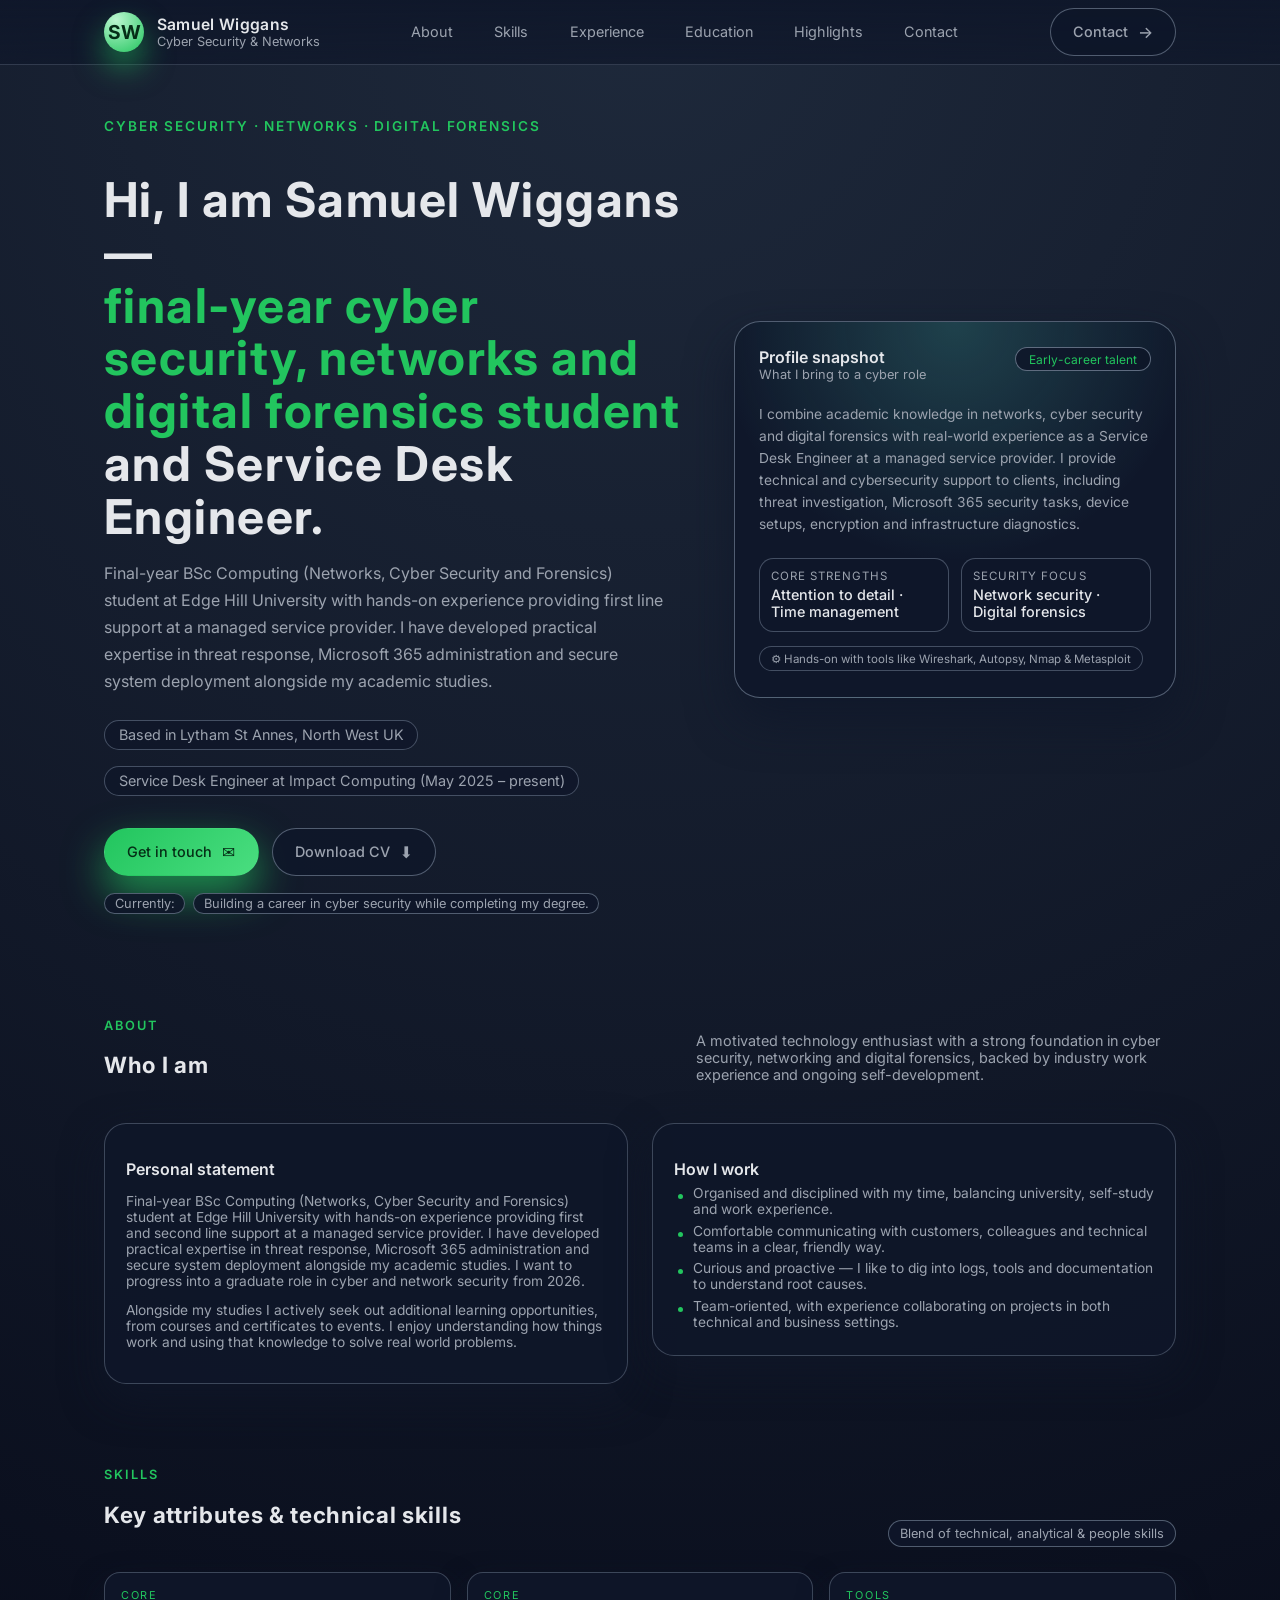
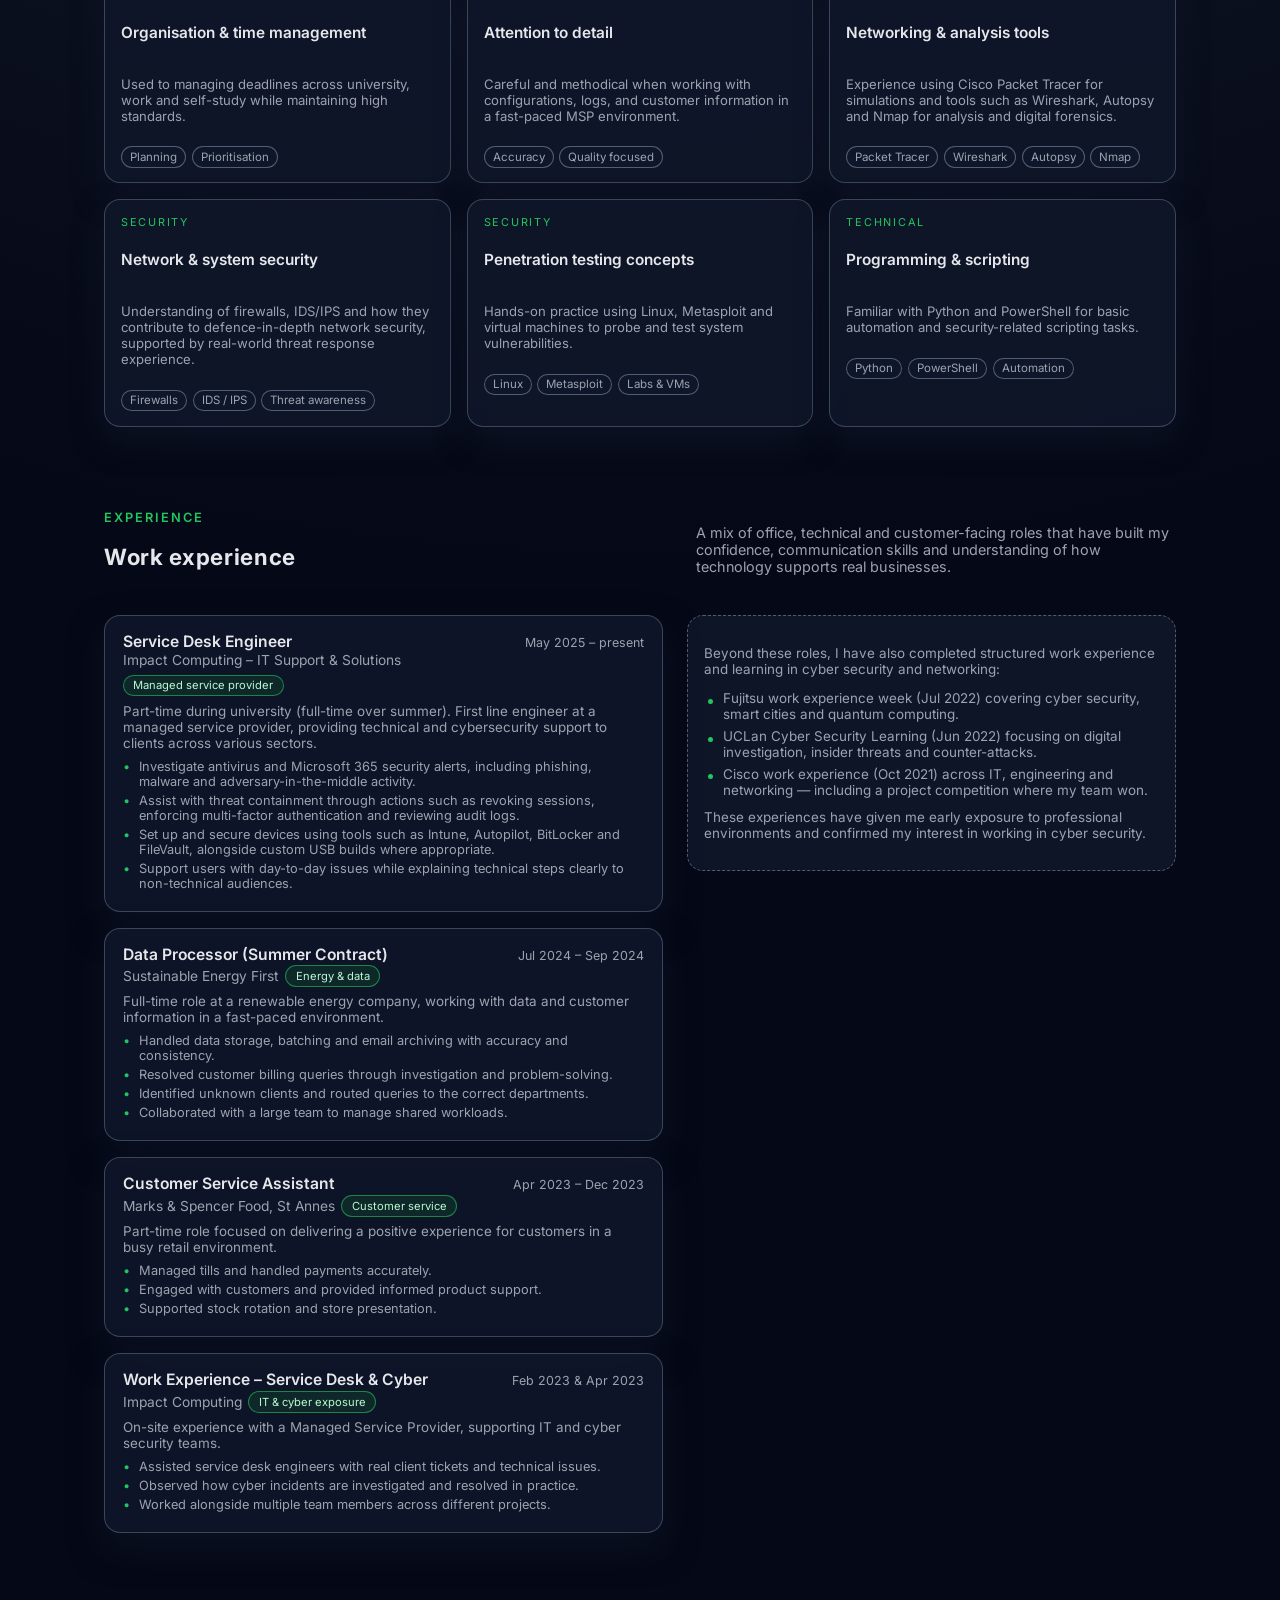
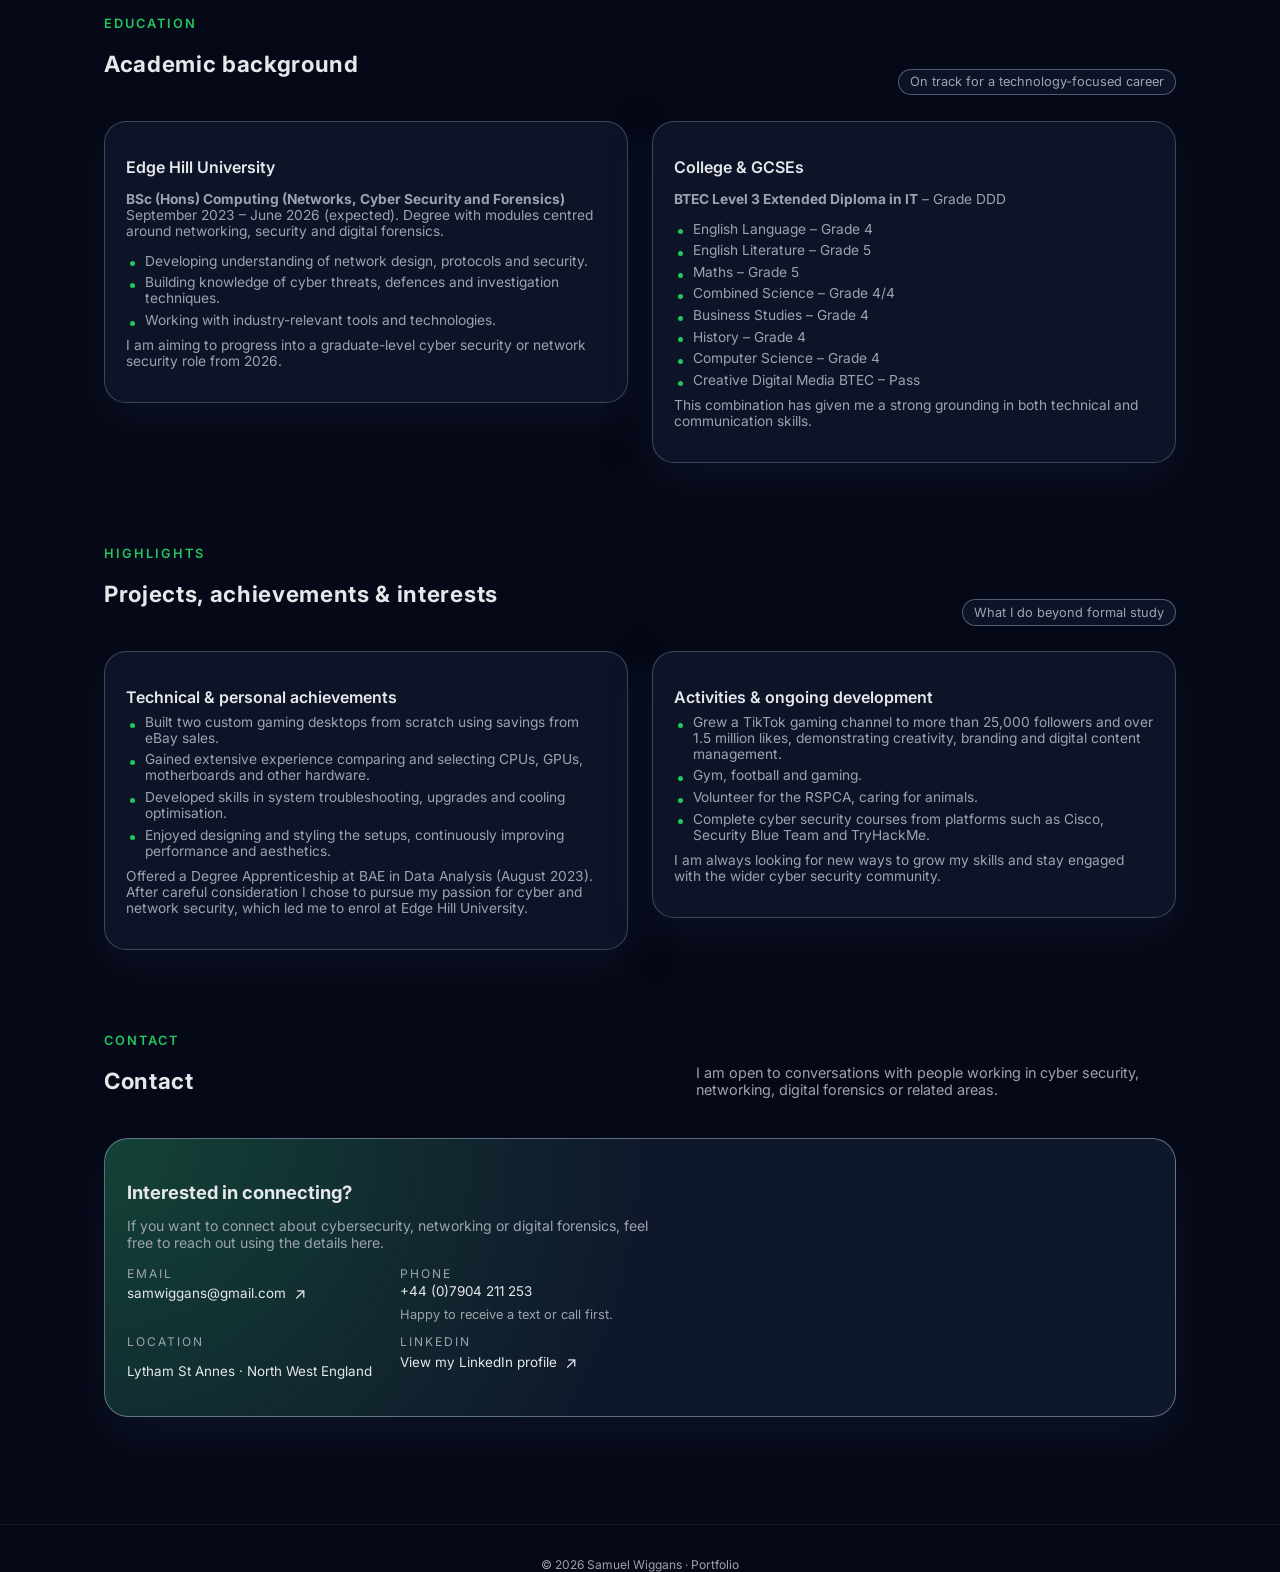
==== index.html @ e44df584 "Initial commit" ====
<!DOCTYPE html>
<html lang="en">
<head>
  <meta charset="UTF-8" />
  <title>Samuel Wiggans | Final-year Cyber Security Student & Service Desk Engineer</title>
  <meta name="viewport" content="width=device-width, initial-scale=1" />
  <meta name="description" content="Final-year Computing (Networks, Cyber Security & Forensics) student and Service Desk Engineer at Impact Computing, building a career in cyber and network security." />
  <link href="https://fonts.googleapis.com/css2?family=Inter:wght@300;400;500;600;700&display=swap" rel="stylesheet" />
  <style>
    :root {
      --bg: #050816;
      --bg-alt: #0b1120;
      --card-bg: #0f172a;
      --accent: #22c55e;
      --accent-soft: rgba(34, 197, 94, 0.15);
      --text-main: #e5e7eb;
      --text-muted: #9ca3af;
      --border-subtle: rgba(148, 163, 184, 0.35);
      --shadow-soft: 0 22px 45px rgba(15, 23, 42, 0.75);
      --radius-lg: 16px;
      --radius-xl: 22px;
      --nav-height: 72px;
    }

    * {
      box-sizing: border-box;
    }

    html, body {
      margin: 0;
      padding: 0;
      font-family: "Inter", system-ui, -apple-system, BlinkMacSystemFont, "Segoe UI", sans-serif;
      background: radial-gradient(circle at top, #1e293b 0, var(--bg) 45%);
      color: var(--text-main);
      scroll-behavior: smooth;
    }

    body {
      min-height: 100vh;
    }

    a {
      color: inherit;
      text-decoration: none;
    }

    .page {
      max-width: 1120px;
      margin: 0 auto;
      padding: 0 1.5rem 3rem;
    }

    /* NAVBAR */
    .nav {
      position: sticky;
      top: 0;
      z-index: 40;
      backdrop-filter: blur(14px);
      background: linear-gradient(to bottom, rgba(15, 23, 42, 0.94), rgba(15, 23, 42, 0.7));
      border-bottom: 1px solid rgba(148, 163, 184, 0.25);
    }

    .nav-inner {
      max-width: 1120px;
      margin: 0 auto;
      padding: 0.5rem 1.5rem;
      display: flex;
      align-items: center;
      justify-content: space-between;
      gap: 1.25rem;
    }

    .brand {
      display: flex;
      align-items: center;
      gap: 0.8rem;
    }

    .brand-mark {
      width: 40px;
      height: 40px;
      border-radius: 999px;
      background: radial-gradient(circle at 30% 20%, #bbf7d0, var(--accent));
      display: flex;
      align-items: center;
      justify-content: center;
      font-weight: 700;
      font-size: 1.2rem;
      color: #052e16;
      box-shadow: 0 16px 30px rgba(34, 197, 94, 0.55);
    }

    .brand-text-main {
      font-weight: 600;
      letter-spacing: 0.02em;
      font-size: 0.98rem;
    }

    .brand-text-sub {
      font-size: 0.8rem;
      color: var(--text-muted);
    }

    .nav-links {
      display: flex;
      align-items: center;
      gap: 1.25rem;
      font-size: 0.9rem;
    }

    .nav-links a {
      padding: 0.35rem 0.6rem;
      border-radius: 999px;
      color: var(--text-muted);
      transition: all 0.16s ease-out;
      border: 1px solid transparent;
    }

    .nav-links a:hover {
      color: #f9fafb;
      border-color: rgba(148, 163, 184, 0.7);
      background: rgba(15, 23, 42, 0.9);
    }

    .nav-cta {
      display: none;
    }

    /* HERO */
    .hero {
      display: grid;
      grid-template-columns: minmax(0, 1.6fr) minmax(0, 1.2fr);
      gap: 2.5rem;
      align-items: center;
      padding-top: 2.5rem;
      padding-bottom: 3.5rem;
    }

    .hero-text-eyebrow {
      font-size: 0.85rem;
      letter-spacing: 0.14em;
      text-transform: uppercase;
      color: var(--accent);
      font-weight: 600;
      margin-bottom: 0.75rem;
    }

    .hero-title {
      font-size: clamp(2.3rem, 4vw, 3rem);
      line-height: 1.1;
      letter-spacing: 0.03em;
      margin-bottom: 1rem;
    }

    .hero-title span {
      color: var(--accent);
    }

    .hero-tagline {
      font-size: 1rem;
      color: var(--text-muted);
      max-width: 35rem;
      line-height: 1.7;
      margin-bottom: 1.5rem;
    }

    .hero-meta {
      display: flex;
      flex-wrap: wrap;
      gap: 1rem;
      margin-bottom: 2rem;
      font-size: 0.9rem;
    }

    .meta-pill {
      border-radius: 999px;
      padding: 0.35rem 0.85rem;
      border: 1px solid rgba(148, 163, 184, 0.4);
      background: rgba(15, 23, 42, 0.8);
      display: inline-flex;
      align-items: center;
      gap: 0.45rem;
      color: var(--text-muted);
    }

    .meta-pill-dot {
      width: 8px;
      height: 8px;
      border-radius: 999px;
      background: var(--accent);
      box-shadow: 0 0 0 5px var(--accent-soft);
    }

    .hero-actions {
      display: flex;
      flex-wrap: wrap;
      gap: 0.8rem;
      align-items: center;
    }

    .btn {
      border-radius: 999px;
      padding: 0.8rem 1.4rem;
      font-size: 0.9rem;
      font-weight: 500;
      display: inline-flex;
      align-items: center;
      gap: 0.5rem;
      border: 1px solid transparent;
      cursor: pointer;
      background: none;
      color: inherit;
      transition: all 0.18s ease-out;
    }

    .btn-primary {
      background: linear-gradient(135deg, var(--accent), #4ade80);
      color: #052e16;
      box-shadow: 0 18px 40px rgba(34, 197, 94, 0.7);
    }

    .btn-primary:hover {
      transform: translateY(-1px);
      box-shadow: 0 22px 50px rgba(34, 197, 94, 0.85);
    }

    .btn-ghost {
      border-color: rgba(148, 163, 184, 0.5);
      color: var(--text-muted);
      background: rgba(15, 23, 42, 0.85);
    }

    .btn-ghost:hover {
      border-color: var(--accent);
      color: #e5e7eb;
      background: rgba(15, 23, 42, 1);
    }

    .btn-icon {
      font-size: 1rem;
      margin-left: 0.1rem;
    }

    .hero-highlight {
      font-size: 0.8rem;
      color: var(--text-muted);
      display: flex;
      align-items: center;
      gap: 0.5rem;
      margin-top: 1.1rem;
    }

    .hero-highlight span {
      padding: 0.12rem 0.6rem;
      border-radius: 999px;
      border: 1px solid rgba(148, 163, 184, 0.5);
      background: rgba(15, 23, 42, 0.9);
    }

    .hero-card {
      position: relative;
      background: radial-gradient(circle at top, rgba(94, 234, 212, 0.2), transparent 55%), var(--card-bg);
      border-radius: 26px;
      padding: 1.6rem 1.5rem;
      box-shadow: var(--shadow-soft);
      border: 1px solid rgba(148, 163, 184, 0.5);
      overflow: hidden;
      isolation: isolate;
    }

    .hero-card-header {
      display: flex;
      justify-content: space-between;
      align-items: flex-start;
      gap: 1rem;
      margin-bottom: 1.3rem;
    }

    .hero-card-title {
      font-size: 1rem;
      font-weight: 600;
    }

    .hero-card-subtitle {
      font-size: 0.8rem;
      color: var(--text-muted);
    }

    .hero-card-tag {
      padding: 0.2rem 0.8rem;
      border-radius: 999px;
      font-size: 0.75rem;
      border: 1px solid rgba(148, 163, 184, 0.6);
      background: rgba(15, 23, 42, 0.9);
      color: var(--accent);
    }

    .hero-card-body {
      font-size: 0.86rem;
      color: var(--text-muted);
      line-height: 1.6;
      margin-bottom: 1.4rem;
    }

    .hero-card-meta {
      display: grid;
      grid-template-columns: repeat(2, minmax(0, 1fr));
      gap: 0.75rem;
      font-size: 0.78rem;
    }

    .hero-card-meta-item {
      padding: 0.65rem 0.7rem;
      border-radius: 0.9rem;
      background: rgba(15, 23, 42, 0.95);
      border: 1px solid rgba(148, 163, 184, 0.4);
    }

    .hero-card-label {
      text-transform: uppercase;
      letter-spacing: 0.09em;
      font-size: 0.72rem;
      color: var(--text-muted);
      margin-bottom: 0.2rem;
    }

    .hero-card-value {
      font-size: 0.9rem;
      font-weight: 500;
    }

    .hero-card-pill {
      display: inline-flex;
      align-items: center;
      gap: 0.45rem;
      padding: 0.28rem 0.7rem;
      border-radius: 999px;
      background: rgba(15, 23, 42, 0.95);
      border: 1px solid rgba(148, 163, 184, 0.4);
      font-size: 0.72rem;
      margin-top: 0.9rem;
      color: var(--text-muted);
    }

    .hero-card-orbit {
      position: absolute;
      inset: -30%;
      border-radius: inherit;
      border: 1px dashed rgba(148, 163, 184, 0.2);
      transform: rotate(-4deg);
      pointer-events: none;
    }

    /* SECTION LAYOUT */
    .section {
      padding: 2.2rem 0;
    }

    .section-header {
      display: flex;
      justify-content: space-between;
      align-items: flex-end;
      gap: 1.5rem;
      margin-bottom: 1.6rem;
      flex-wrap: wrap;
    }

    .section-kicker {
      font-size: 0.8rem;
      text-transform: uppercase;
      letter-spacing: 0.16em;
      color: var(--accent);
      font-weight: 600;
      margin-bottom: 0.4rem;
    }

    .section-title {
      font-size: 1.4rem;
      letter-spacing: 0.03em;
    }

    .section-subtitle {
      font-size: 0.9rem;
      color: var(--text-muted);
      max-width: 30rem;
    }

    .section-pill {
      font-size: 0.8rem;
      color: var(--text-muted);
      padding: 0.3rem 0.7rem;
      border-radius: 999px;
      border: 1px solid rgba(148, 163, 184, 0.5);
      background: rgba(15, 23, 42, 0.9);
    }

    /* SKILLS */
    .skills-grid {
      display: grid;
      grid-template-columns: repeat(3, minmax(0, 1fr));
      gap: 1rem;
    }

    .skill-card {
      background: rgba(15, 23, 42, 0.9);
      border-radius: var(--radius-lg);
      border: 1px solid var(--border-subtle);
      padding: 0.9rem 1rem;
      box-shadow: 0 14px 30px rgba(15, 23, 42, 0.65);
      display: flex;
      flex-direction: column;
      gap: 0.35rem;
    }

    .skill-title {
      font-size: 0.96rem;
      font-weight: 600;
    }

    .skill-badge {
      font-size: 0.68rem;
      text-transform: uppercase;
      letter-spacing: 0.16em;
      color: var(--accent);
    }

    .skill-body {
      font-size: 0.82rem;
      color: var(--text-muted);
    }

    .skill-tags {
      display: flex;
      flex-wrap: wrap;
      gap: 0.35rem;
      margin-top: 0.25rem;
    }

    .tag {
      padding: 0.18rem 0.5rem;
      border-radius: 999px;
      border: 1px solid rgba(148, 163, 184, 0.5);
      font-size: 0.72rem;
      color: var(--text-muted);
      background: rgba(15, 23, 42, 0.96);
    }

    /* EXPERIENCE */
    .experience-grid {
      display: grid;
      grid-template-columns: minmax(0, 1.6fr) minmax(0, 1.4fr);
      gap: 1.5rem;
      align-items: flex-start;
    }

    .experience-list {
      display: flex;
      flex-direction: column;
      gap: 1rem;
    }

    .exp-card {
      position: relative;
      padding: 1rem 1.1rem;
      border-radius: var(--radius-lg);
      background: rgba(15, 23, 42, 0.9);
      border: 1px solid var(--border-subtle);
      box-shadow: 0 16px 34px rgba(15, 23, 42, 0.6);
    }

    .exp-card-header {
      display: flex;
      justify-content: space-between;
      gap: 0.75rem;
      align-items: baseline;
      margin-bottom: 0.4rem;
    }

    .exp-role {
      font-size: 0.98rem;
      font-weight: 600;
    }

    .exp-company {
      font-size: 0.86rem;
      color: var(--text-muted);
    }

    .exp-company-row {
      display: flex;
      flex-wrap: wrap;
      gap: 0.4rem;
      align-items: center;
      margin-top: 0.1rem;
    }

    .exp-dates {
      font-size: 0.78rem;
      color: var(--text-muted);
      white-space: nowrap;
    }

    .exp-body {
      font-size: 0.84rem;
      color: var(--text-muted);
      margin: 0.35rem 0 0.5rem;
    }

    .exp-points {
      list-style: none;
      padding-left: 0;
      margin: 0.2rem 0 0;
      font-size: 0.8rem;
      color: var(--text-muted);
    }

    .exp-points li {
      position: relative;
      padding-left: 1rem;
      margin-bottom: 0.25rem;
    }

    .exp-points li::before {
      content: "•";
      position: absolute;
      left: 0;
      top: 0;
      color: var(--accent);
    }

    .exp-label-pill {
      font-size: 0.7rem;
      padding: 0.18rem 0.6rem;
      border-radius: 999px;
      background: rgba(22, 101, 52, 0.25);
      color: #bbf7d0;
      border: 1px solid rgba(34, 197, 94, 0.6);
      display: inline-flex;
      align-items: center;
    }

    .exp-summary {
      font-size: 0.84rem;
      color: var(--text-muted);
      background: rgba(15, 23, 42, 0.92);
      padding: 1rem 1rem;
      border-radius: var(--radius-lg);
      border: 1px dashed rgba(148, 163, 184, 0.5);
    }

    .exp-summary strong {
      color: #e5e7eb;
    }

    /* EDUCATION / HIGHLIGHTS */
    .two-col-grid {
      display: grid;
      grid-template-columns: repeat(2, minmax(0, 1fr));
      gap: 1.5rem;
      align-items: flex-start;
    }

    .card {
      background: rgba(15, 23, 42, 0.9);
      border-radius: var(--radius-xl);
      border: 1px solid var(--border-subtle);
      padding: 1.2rem 1.3rem;
      box-shadow: 0 16px 40px rgba(15, 23, 42, 0.7);
      font-size: 0.86rem;
      color: var(--text-muted);
    }

    .card-title {
      font-size: 1rem;
      font-weight: 600;
      margin-bottom: 0.4rem;
      color: #e5e7eb;
    }

    .edu-list,
    .bullet-list {
      list-style: none;
      padding-left: 0;
      margin: 0.4rem 0 0;
    }

    .edu-list li,
    .bullet-list li {
      position: relative;
      padding-left: 1.2rem;
      margin-bottom: 0.35rem;
    }

    .edu-list li::before,
    .bullet-list li::before {
      content: "";
      position: absolute;
      left: 0.24rem;
      top: 0.55rem;
      width: 5px;
      height: 5px;
      border-radius: 999px;
      background: var(--accent);
    }

    .badge-inline {
      display: inline-flex;
      align-items: center;
      gap: 0.3rem;
      padding: 0.18rem 0.6rem;
      border-radius: 999px;
      background: rgba(22, 163, 74, 0.1);
      color: #bbf7d0;
      border: 1px solid rgba(34, 197, 94, 0.6);
      font-size: 0.72rem;
      margin-left: 0.4rem;
    }

    /* CONTACT */
    .contact-card {
      display: grid;
      grid-template-columns: minmax(0, 1.6fr) minmax(0, 1.4fr);
      gap: 1.5rem;
      align-items: center;
      background: radial-gradient(circle at top left, rgba(34, 197, 94, 0.25), transparent 50%), var(--card-bg);
      border-radius: 24px;
      padding: 1.5rem 1.4rem;
      border: 1px solid rgba(148, 163, 184, 0.6);
      box-shadow: var(--shadow-soft);
    }

    .contact-main-title {
      font-size: 1.15rem;
      margin-bottom: 0.4rem;
    }

    .contact-text {
      font-size: 0.88rem;
      color: var(--text-muted);
      margin-bottom: 0.9rem;
    }

    .contact-items {
      display: grid;
      grid-template-columns: repeat(2, minmax(0, 1fr));
      gap: 0.75rem;
      font-size: 0.84rem;
    }

    .contact-item-label {
      font-size: 0.75rem;
      text-transform: uppercase;
      letter-spacing: 0.16em;
      color: var(--text-muted);
      margin-bottom: 0.15rem;
    }

    .contact-link {
      display: inline-flex;
      align-items: center;
      gap: 0.35rem;
      padding-bottom: 0.1rem;
      border-bottom: 1px solid transparent;
    }

    .contact-link:hover {
      border-color: var(--accent);
      color: #bbf7d0;
    }

    .contact-note {
      font-size: 0.8rem;
      color: var(--text-muted);
      margin-top: 0.35rem;
    }

    .contact-cta {
      display: flex;
      flex-direction: column;
      gap: 0.75rem;
      font-size: 0.84rem;
    }

    .footer {
      padding-top: 2rem;
      font-size: 0.75rem;
      color: var(--text-muted);
      text-align: center;
      border-top: 1px solid rgba(15, 23, 42, 0.9);
      margin-top: 1.5rem;
    }

    /* RESPONSIVE */
    @media (max-width: 900px) {
      .hero {
        grid-template-columns: minmax(0, 1fr);
      }

      .hero-card {
        order: -1;
      }

      .experience-grid,
      .two-col-grid,
      .contact-card {
        grid-template-columns: minmax(0, 1fr);
      }

      .skills-grid {
        grid-template-columns: repeat(2, minmax(0, 1fr));
      }

      .nav-links {
        display: none;
      }

      .nav-cta {
        display: inline-flex;
      }
    }

    @media (max-width: 640px) {
      .page {
        padding: 0 1.1rem 2.5rem;
      }

      .skills-grid {
        grid-template-columns: minmax(0, 1fr);
      }

      .contact-items {
        grid-template-columns: minmax(0, 1fr);
      }

      .hero-actions {
        flex-direction: column;
        align-items: stretch;
      }

      .hero-card-meta {
        grid-template-columns: minmax(0, 1fr);
      }
    }
  </style>
</head>
<body>
  <header class="nav">
    <div class="nav-inner">
      <a href="#top" class="brand">
        <div class="brand-mark">SW</div>
        <div>
          <div class="brand-text-main">Samuel Wiggans</div>
          <div class="brand-text-sub">Cyber Security &amp; Networks</div>
        </div>
      </a>
      <nav class="nav-links" aria-label="Main navigation">
        <a href="#about">About</a>
        <a href="#skills">Skills</a>
        <a href="#experience">Experience</a>
        <a href="#education">Education</a>
        <a href="#highlights">Highlights</a>
        <a href="#contact">Contact</a>
      </nav>
      <a class="btn btn-ghost nav-cta" href="#contact">
        Contact
        <span class="btn-icon">→</span>
      </a>
    </div>
  </header>

  <main id="top" class="page">
    <section class="hero" aria-labelledby="hero-title">
      <div>
        <p class="hero-text-eyebrow">Cyber Security · Networks · Digital Forensics</p>
        <h1 id="hero-title" class="hero-title">
          Hi, I am Samuel&nbsp;Wiggans —<br />
          <span>final-year cyber security, networks and digital forensics student</span> and Service Desk Engineer.
        </h1>
        <p class="hero-tagline">
          Final-year BSc Computing (Networks, Cyber Security and Forensics) student at Edge Hill University with hands-on experience providing first line support at a managed service provider. I have developed practical expertise in threat response, Microsoft 365 administration and secure system deployment alongside my academic studies.
        </p>
        <div class="hero-meta" aria-label="Key information">
          <div class="meta-pill">Based in Lytham St Annes, North West UK</div>
          <div class="meta-pill">Service Desk Engineer at Impact Computing (May 2025 &ndash; present)</div>
        </div>
        <div class="hero-actions">
          <a class="btn btn-primary" href="#contact">
            Get in touch
            <span class="btn-icon">✉️</span>
          </a>
          <a class="btn btn-ghost"
             href="Samuel Wiggans CV 2025.pdf"
             download
             target="_blank"
             rel="noreferrer">
            Download CV
            <span class="btn-icon">⬇️</span>
          </a>
        </div>
        <div class="hero-highlight">
          <span>Currently:</span>
          <span>Building a career in cyber security while completing my degree.</span>
        </div>
      </div>

      <aside class="hero-card" aria-label="Profile snapshot">
        <div class="hero-card-header">
          <div>
            <div class="hero-card-title">Profile snapshot</div>
            <div class="hero-card-subtitle">What I bring to a cyber role</div>
          </div>
          <div class="hero-card-tag">Early-career talent</div>
        </div>
        <p class="hero-card-body">
          I combine academic knowledge in networks, cyber security and digital forensics with real-world experience as a Service Desk Engineer at a managed service provider. I provide technical and cybersecurity support to clients, including threat investigation, Microsoft 365 security tasks, device setups, encryption and infrastructure diagnostics.
        </p>
        <div class="hero-card-meta">
          <div class="hero-card-meta-item">
            <div class="hero-card-label">Core strengths</div>
            <div class="hero-card-value">Attention to detail · Time management</div>
          </div>
          <div class="hero-card-meta-item">
            <div class="hero-card-label">Security focus</div>
            <div class="hero-card-value">Network security · Digital forensics</div>
          </div>
        </div>
        <div class="hero-card-pill">
          <span>⚙️ Hands-on with tools like Wireshark, Autopsy, Nmap &amp; Metasploit</span>
        </div>
        <div class="hero-card-orbit"></div>
      </aside>
    </section>

    <section id="about" class="section" aria-labelledby="about-title">
      <div class="section-header">
        <div>
          <p class="section-kicker">About</p>
          <h2 id="about-title" class="section-title">Who I am</h2>
        </div>
        <p class="section-subtitle">
          A motivated technology enthusiast with a strong foundation in cyber security, networking and digital forensics, backed by industry work experience and ongoing self-development.
        </p>
      </div>
      <div class="two-col-grid">
        <article class="card">
          <h3 class="card-title">Personal statement</h3>
          <p>
            Final-year BSc Computing (Networks, Cyber Security and Forensics) student at Edge Hill University with hands-on experience providing first and second line support at a managed service provider. I have developed practical expertise in threat response, Microsoft 365 administration and secure system deployment alongside my academic studies. I want to progress into a graduate role in cyber and network security from 2026.
          </p>
          <p>
            Alongside my studies I actively seek out additional learning opportunities, from courses and certificates to events. I enjoy understanding how things work and using that knowledge to solve real world problems.</p>
        </article>
        <article class="card">
          <h3 class="card-title">How I work</h3>
          <ul class="bullet-list">
            <li>Organised and disciplined with my time, balancing university, self-study and work experience.</li>
            <li>Comfortable communicating with customers, colleagues and technical teams in a clear, friendly way.</li>
            <li>Curious and proactive — I like to dig into logs, tools and documentation to understand root causes.</li>
            <li>Team-oriented, with experience collaborating on projects in both technical and business settings.</li>
          </ul>
        </article>
      </div>
    </section>

    <section id="skills" class="section" aria-labelledby="skills-title">
      <div class="section-header">
        <div>
          <p class="section-kicker">Skills</p>
          <h2 id="skills-title" class="section-title">Key attributes &amp; technical skills</h2>
        </div>
        <span class="section-pill">Blend of technical, analytical &amp; people skills</span>
      </div>
      <div class="skills-grid">
        <article class="skill-card">
          <div class="skill-badge">Core</div>
          <h3 class="skill-title">Organisation &amp; time management</h3>
          <p class="skill-body">
            Used to managing deadlines across university, work and self-study while maintaining high standards.
          </p>
          <div class="skill-tags">
            <span class="tag">Planning</span>
            <span class="tag">Prioritisation</span>
          </div>
        </article>
        <article class="skill-card">
          <div class="skill-badge">Core</div>
          <h3 class="skill-title">Attention to detail</h3>
          <p class="skill-body">
            Careful and methodical when working with configurations, logs, and customer information in a fast-paced MSP environment.
          </p>
          <div class="skill-tags">
            <span class="tag">Accuracy</span>
            <span class="tag">Quality focused</span>
          </div>
        </article>
        <article class="skill-card">
          <div class="skill-badge">Tools</div>
          <h3 class="skill-title">Networking &amp; analysis tools</h3>
          <p class="skill-body">
            Experience using Cisco Packet Tracer for simulations and tools such as Wireshark, Autopsy and Nmap for analysis and digital forensics.
          </p>
          <div class="skill-tags">
            <span class="tag">Packet Tracer</span>
            <span class="tag">Wireshark</span>
            <span class="tag">Autopsy</span>
            <span class="tag">Nmap</span>
          </div>
        </article>
        <article class="skill-card">
          <div class="skill-badge">Security</div>
          <h3 class="skill-title">Network &amp; system security</h3>
          <p class="skill-body">
            Understanding of firewalls, IDS/IPS and how they contribute to defence-in-depth network security, supported by real-world threat response experience.
          </p>
          <div class="skill-tags">
            <span class="tag">Firewalls</span>
            <span class="tag">IDS / IPS</span>
            <span class="tag">Threat awareness</span>
          </div>
        </article>
        <article class="skill-card">
          <div class="skill-badge">Security</div>
          <h3 class="skill-title">Penetration testing concepts</h3>
          <p class="skill-body">
            Hands-on practice using Linux, Metasploit and virtual machines to probe and test system vulnerabilities.
          </p>
          <div class="skill-tags">
            <span class="tag">Linux</span>
            <span class="tag">Metasploit</span>
            <span class="tag">Labs &amp; VMs</span>
          </div>
        </article>
        <article class="skill-card">
          <div class="skill-badge">Technical</div>
          <h3 class="skill-title">Programming &amp; scripting</h3>
          <p class="skill-body">
            Familiar with Python and PowerShell for basic automation and security-related scripting tasks.
          </p>
          <div class="skill-tags">
            <span class="tag">Python</span>
            <span class="tag">PowerShell</span>
            <span class="tag">Automation</span>
          </div>
        </article>
      </div>
    </section>

    <section id="experience" class="section" aria-labelledby="experience-title">
      <div class="section-header">
        <div>
          <p class="section-kicker">Experience</p>
          <h2 id="experience-title" class="section-title">Work experience</h2>
        </div>
        <p class="section-subtitle">
          A mix of office, technical and customer-facing roles that have built my confidence, communication skills and understanding of how technology supports real businesses.
        </p>
      </div>
      <div class="experience-grid">
        <div class="experience-list">
          <article class="exp-card">
            <header class="exp-card-header">
              <div>
                <div class="exp-role">Service Desk Engineer</div>
                <div class="exp-company-row">
                  <div class="exp-company">Impact Computing – IT Support &amp; Solutions</div>
                  <span class="exp-label-pill">Managed service provider</span>
                </div>
              </div>
              <div class="exp-dates">May 2025 – present</div>
            </header>
            <p class="exp-body">
              Part-time during university (full-time over summer). First line engineer at a managed service provider, providing technical and cybersecurity support to clients across various sectors.
            </p>
            <ul class="exp-points">
              <li>Investigate antivirus and Microsoft 365 security alerts, including phishing, malware and adversary-in-the-middle activity.</li>
              <li>Assist with threat containment through actions such as revoking sessions, enforcing multi-factor authentication and reviewing audit logs.</li>
              <li>Set up and secure devices using tools such as Intune, Autopilot, BitLocker and FileVault, alongside custom USB builds where appropriate.</li>
              <li>Support users with day-to-day issues while explaining technical steps clearly to non-technical audiences.</li>
            </ul>
          </article>

          <article class="exp-card">
            <header class="exp-card-header">
              <div>
                <div class="exp-role">Data Processor (Summer Contract)</div>
                <div class="exp-company-row">
                  <div class="exp-company">Sustainable Energy First</div>
                  <span class="exp-label-pill">Energy &amp; data</span>
                </div>
              </div>
              <div class="exp-dates">Jul 2024 – Sep 2024</div>
            </header>
            <p class="exp-body">
              Full-time role at a renewable energy company, working with data and customer information in a fast-paced environment.
            </p>
            <ul class="exp-points">
              <li>Handled data storage, batching and email archiving with accuracy and consistency.</li>
              <li>Resolved customer billing queries through investigation and problem-solving.</li>
              <li>Identified unknown clients and routed queries to the correct departments.</li>
              <li>Collaborated with a large team to manage shared workloads.</li>
            </ul>
          </article>

          <article class="exp-card">
            <header class="exp-card-header">
              <div>
                <div class="exp-role">Customer Service Assistant</div>
                <div class="exp-company-row">
                  <div class="exp-company">Marks &amp; Spencer Food, St Annes</div>
                  <span class="exp-label-pill">Customer service</span>
                </div>
              </div>
              <div class="exp-dates">Apr 2023 – Dec 2023</div>
            </header>
            <p class="exp-body">
              Part-time role focused on delivering a positive experience for customers in a busy retail environment.
            </p>
            <ul class="exp-points">
              <li>Managed tills and handled payments accurately.</li>
              <li>Engaged with customers and provided informed product support.</li>
              <li>Supported stock rotation and store presentation.</li>
            </ul>
          </article>

          <article class="exp-card">
            <header class="exp-card-header">
              <div>
                <div class="exp-role">Work Experience – Service Desk &amp; Cyber</div>
                <div class="exp-company-row">
                  <div class="exp-company">Impact Computing</div>
                  <span class="exp-label-pill">IT &amp; cyber exposure</span>
                </div>
              </div>
              <div class="exp-dates">Feb 2023 &amp; Apr 2023</div>
            </header>
            <p class="exp-body">
              On-site experience with a Managed Service Provider, supporting IT and cyber security teams.
            </p>
            <ul class="exp-points">
              <li>Assisted service desk engineers with real client tickets and technical issues.</li>
              <li>Observed how cyber incidents are investigated and resolved in practice.</li>
              <li>Worked alongside multiple team members across different projects.</li>
            </ul>
          </article>
        </div>
        <aside class="exp-summary">
          <p>
            Beyond these roles, I have also completed structured work experience and learning in cyber security and networking:
          </p>
          <ul class="bullet-list">
            <li>Fujitsu work experience week (Jul 2022) covering cyber security, smart cities and quantum computing.</li>
            <li>UCLan Cyber Security Learning (Jun 2022) focusing on digital investigation, insider threats and counter-attacks.</li>
            <li>Cisco work experience (Oct 2021) across IT, engineering and networking — including a project competition where my team won.</li>
          </ul>
          <p style="margin-top:0.7rem;">
            These experiences have given me early exposure to professional environments and confirmed my interest in working in cyber security.
          </p>
        </aside>
      </div>
    </section>

    <section id="education" class="section" aria-labelledby="education-title">
      <div class="section-header">
        <div>
          <p class="section-kicker">Education</p>
          <h2 id="education-title" class="section-title">Academic background</h2>
        </div>
        <span class="section-pill">On track for a technology-focused career</span>
      </div>
      <div class="two-col-grid">
        <article class="card">
          <h3 class="card-title">Edge Hill University</h3>
          <p>
            <strong>BSc (Hons) Computing (Networks, Cyber Security and Forensics)</strong><br />
            September 2023 – June 2026 (expected). Degree with modules centred around networking, security and digital forensics.
          </p>
          <ul class="edu-list">
            <li>Developing understanding of network design, protocols and security.</li>
            <li>Building knowledge of cyber threats, defences and investigation techniques.</li>
            <li>Working with industry-relevant tools and technologies.</li>
          </ul>
          <p style="margin-top:0.6rem;">
            I am aiming to progress into a graduate-level cyber security or network security role from 2026.
          </p>
        </article>
        <article class="card">
          <h3 class="card-title">College &amp; GCSEs</h3>
          <p>
            <strong>BTEC Level 3 Extended Diploma in IT</strong> – Grade DDD
          </p>
          <ul class="edu-list">
            <li>English Language – Grade 4</li>
            <li>English Literature – Grade 5</li>
            <li>Maths – Grade 5</li>
            <li>Combined Science – Grade 4/4</li>
            <li>Business Studies – Grade 4</li>
            <li>History – Grade 4</li>
            <li>Computer Science – Grade 4</li>
            <li>Creative Digital Media BTEC – Pass</li>
          </ul>
          <p style="margin-top:0.6rem;">
            This combination has given me a strong grounding in both technical and communication skills.
          </p>
        </article>
      </div>
    </section>

    <section id="highlights" class="section" aria-labelledby="highlights-title">
      <div class="section-header">
        <div>
          <p class="section-kicker">Highlights</p>
          <h2 id="highlights-title" class="section-title">Projects, achievements &amp; interests</h2>
        </div>
        <span class="section-pill">What I do beyond formal study</span>
      </div>
      <div class="two-col-grid">
        <article class="card">
          <h3 class="card-title">Technical &amp; personal achievements</h3>
          <ul class="bullet-list">
            <li>Built two custom gaming desktops from scratch using savings from eBay sales.</li>
            <li>Gained extensive experience comparing and selecting CPUs, GPUs, motherboards and other hardware.</li>
            <li>Developed skills in system troubleshooting, upgrades and cooling optimisation.</li>
            <li>Enjoyed designing and styling the setups, continuously improving performance and aesthetics.</li>
          </ul>
          <p style="margin-top:0.6rem;">
            Offered a Degree Apprenticeship at BAE in Data Analysis (August 2023). After careful consideration I chose to pursue my passion for cyber and network security, which led me to enrol at Edge Hill University.
          </p>
        </article>
        <article class="card">
          <h3 class="card-title">Activities &amp; ongoing development</h3>
          <ul class="bullet-list">
            <li>Grew a TikTok gaming channel to more than 25,000 followers and over 1.5 million likes, demonstrating creativity, branding and digital content management.</li>
            <li>Gym, football and gaming.</li>
            <li>Volunteer for the RSPCA, caring for animals.</li>
            <li>Complete cyber security courses from platforms such as Cisco, Security Blue Team and TryHackMe.</li>
          </ul>
          <p style="margin-top:0.6rem;">
            I am always looking for new ways to grow my skills and stay engaged with the wider cyber security community.
          </p>
        </article>
      </div>
    </section>

    <section id="contact" class="section" aria-labelledby="contact-title">
      <div class="section-header">
        <div>
          <p class="section-kicker">Contact</p>
          <h2 id="contact-title" class="section-title">Contact</h2>
        </div>
        <p class="section-subtitle">
          I am open to conversations with people working in cyber security, networking, digital forensics or related areas.</p>
      </div>
      <div class="contact-card">
        <div>
          <h3 class="contact-main-title">Interested in connecting?</h3>
          <p class="contact-text">
            If you want to connect about cybersecurity, networking or digital forensics, feel free to reach out using the details here.</p>
          <div class="contact-items">
            <div>
              <div class="contact-item-label">Email</div>
              <a class="contact-link" href="mailto:samwiggans@gmail.com">
                samwiggans@gmail.com
                <span class="btn-icon">↗</span>
              </a>
            </div>
            <div>
              <div class="contact-item-label">Phone</div>
              <a class="contact-link" href="tel:+447904211253">
                +44 (0)7904 211 253
              </a>
              <div class="contact-note">Happy to receive a text or call first.</div>
            </div>
            <div>
              <div class="contact-item-label">Location</div>
              <p>Lytham St Annes · North West England</p>
            </div>
            <div>
              <div class="contact-item-label">LinkedIn</div>
              <a class="contact-link" href="https://www.linkedin.com/in/sam-wiggans-206013255/" target="_blank" rel="noreferrer">
                View my LinkedIn profile
                <span class="btn-icon">↗</span>
              </a>
            </div>
          </div>
        </div>
        <div class="contact-cta">
        </div>
      </div>
    </section>
  </main>

  <footer class="footer">
    © <span id="year"></span> Samuel Wiggans · Portfolio
  </footer>

  <script>
    // Set current year in footer
    document.getElementById("year").textContent = new Date().getFullYear();
  </script>
</body>
</html>
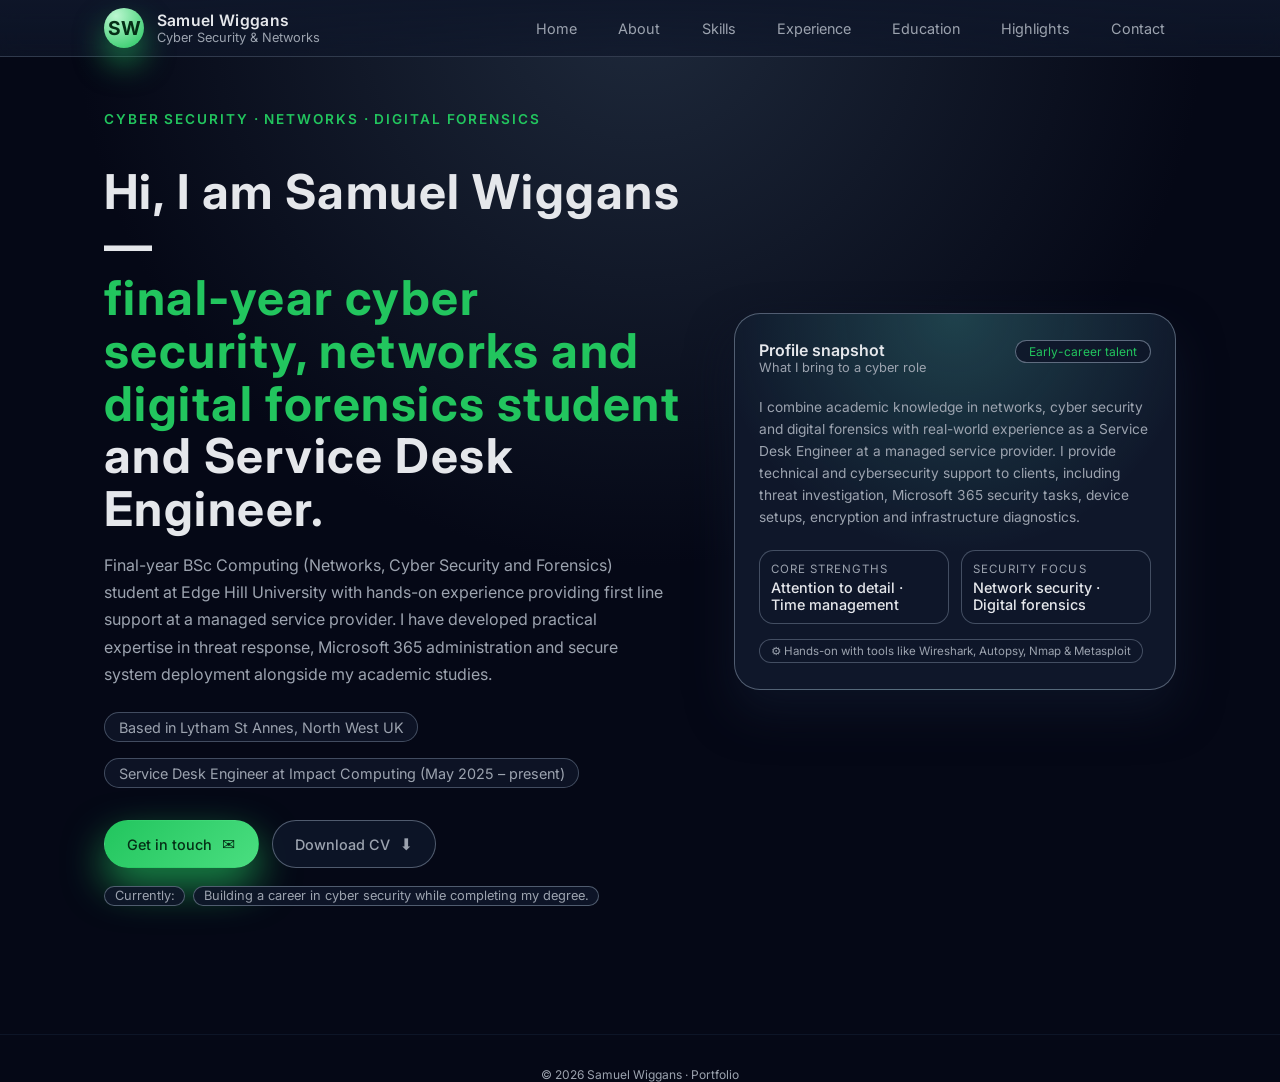
==== commit 717fdf52: "Altering index file" ====
--- a/index.html
+++ b/index.html
@@ -746,7 +746,7 @@
 <body>
   <header class="nav">
     <div class="nav-inner">
-      <a href="#top" class="brand">
+      <a href="index.html" class="brand">
         <div class="brand-mark">SW</div>
         <div>
           <div class="brand-text-main">Samuel Wiggans</div>
@@ -754,17 +754,14 @@
         </div>
       </a>
       <nav class="nav-links" aria-label="Main navigation">
-        <a href="#about">About</a>
-        <a href="#skills">Skills</a>
-        <a href="#experience">Experience</a>
-        <a href="#education">Education</a>
-        <a href="#highlights">Highlights</a>
-        <a href="#contact">Contact</a>
+        <a href="index.html">Home</a>
+        <a href="about.html">About</a>
+        <a href="skills.html">Skills</a>
+        <a href="experience.html">Experience</a>
+        <a href="education.html">Education</a>
+        <a href="highlights.html">Highlights</a>
+        <a href="contact.html">Contact</a>
       </nav>
-      <a class="btn btn-ghost nav-cta" href="#contact">
-        Contact
-        <span class="btn-icon">→</span>
-      </a>
     </div>
   </header>
 
@@ -784,7 +781,7 @@
           <div class="meta-pill">Service Desk Engineer at Impact Computing (May 2025 &ndash; present)</div>
         </div>
         <div class="hero-actions">
-          <a class="btn btn-primary" href="#contact">
+          <a class="btn btn-primary" href="#contact.html">
             Get in touch
             <span class="btn-icon">✉️</span>
           </a>
@@ -830,363 +827,6 @@
         <div class="hero-card-orbit"></div>
       </aside>
     </section>
-
-    <section id="about" class="section" aria-labelledby="about-title">
-      <div class="section-header">
-        <div>
-          <p class="section-kicker">About</p>
-          <h2 id="about-title" class="section-title">Who I am</h2>
-        </div>
-        <p class="section-subtitle">
-          A motivated technology enthusiast with a strong foundation in cyber security, networking and digital forensics, backed by industry work experience and ongoing self-development.
-        </p>
-      </div>
-      <div class="two-col-grid">
-        <article class="card">
-          <h3 class="card-title">Personal statement</h3>
-          <p>
-            Final-year BSc Computing (Networks, Cyber Security and Forensics) student at Edge Hill University with hands-on experience providing first and second line support at a managed service provider. I have developed practical expertise in threat response, Microsoft 365 administration and secure system deployment alongside my academic studies. I want to progress into a graduate role in cyber and network security from 2026.
-          </p>
-          <p>
-            Alongside my studies I actively seek out additional learning opportunities, from courses and certificates to events. I enjoy understanding how things work and using that knowledge to solve real world problems.</p>
-        </article>
-        <article class="card">
-          <h3 class="card-title">How I work</h3>
-          <ul class="bullet-list">
-            <li>Organised and disciplined with my time, balancing university, self-study and work experience.</li>
-            <li>Comfortable communicating with customers, colleagues and technical teams in a clear, friendly way.</li>
-            <li>Curious and proactive — I like to dig into logs, tools and documentation to understand root causes.</li>
-            <li>Team-oriented, with experience collaborating on projects in both technical and business settings.</li>
-          </ul>
-        </article>
-      </div>
-    </section>
-
-    <section id="skills" class="section" aria-labelledby="skills-title">
-      <div class="section-header">
-        <div>
-          <p class="section-kicker">Skills</p>
-          <h2 id="skills-title" class="section-title">Key attributes &amp; technical skills</h2>
-        </div>
-        <span class="section-pill">Blend of technical, analytical &amp; people skills</span>
-      </div>
-      <div class="skills-grid">
-        <article class="skill-card">
-          <div class="skill-badge">Core</div>
-          <h3 class="skill-title">Organisation &amp; time management</h3>
-          <p class="skill-body">
-            Used to managing deadlines across university, work and self-study while maintaining high standards.
-          </p>
-          <div class="skill-tags">
-            <span class="tag">Planning</span>
-            <span class="tag">Prioritisation</span>
-          </div>
-        </article>
-        <article class="skill-card">
-          <div class="skill-badge">Core</div>
-          <h3 class="skill-title">Attention to detail</h3>
-          <p class="skill-body">
-            Careful and methodical when working with configurations, logs, and customer information in a fast-paced MSP environment.
-          </p>
-          <div class="skill-tags">
-            <span class="tag">Accuracy</span>
-            <span class="tag">Quality focused</span>
-          </div>
-        </article>
-        <article class="skill-card">
-          <div class="skill-badge">Tools</div>
-          <h3 class="skill-title">Networking &amp; analysis tools</h3>
-          <p class="skill-body">
-            Experience using Cisco Packet Tracer for simulations and tools such as Wireshark, Autopsy and Nmap for analysis and digital forensics.
-          </p>
-          <div class="skill-tags">
-            <span class="tag">Packet Tracer</span>
-            <span class="tag">Wireshark</span>
-            <span class="tag">Autopsy</span>
-            <span class="tag">Nmap</span>
-          </div>
-        </article>
-        <article class="skill-card">
-          <div class="skill-badge">Security</div>
-          <h3 class="skill-title">Network &amp; system security</h3>
-          <p class="skill-body">
-            Understanding of firewalls, IDS/IPS and how they contribute to defence-in-depth network security, supported by real-world threat response experience.
-          </p>
-          <div class="skill-tags">
-            <span class="tag">Firewalls</span>
-            <span class="tag">IDS / IPS</span>
-            <span class="tag">Threat awareness</span>
-          </div>
-        </article>
-        <article class="skill-card">
-          <div class="skill-badge">Security</div>
-          <h3 class="skill-title">Penetration testing concepts</h3>
-          <p class="skill-body">
-            Hands-on practice using Linux, Metasploit and virtual machines to probe and test system vulnerabilities.
-          </p>
-          <div class="skill-tags">
-            <span class="tag">Linux</span>
-            <span class="tag">Metasploit</span>
-            <span class="tag">Labs &amp; VMs</span>
-          </div>
-        </article>
-        <article class="skill-card">
-          <div class="skill-badge">Technical</div>
-          <h3 class="skill-title">Programming &amp; scripting</h3>
-          <p class="skill-body">
-            Familiar with Python and PowerShell for basic automation and security-related scripting tasks.
-          </p>
-          <div class="skill-tags">
-            <span class="tag">Python</span>
-            <span class="tag">PowerShell</span>
-            <span class="tag">Automation</span>
-          </div>
-        </article>
-      </div>
-    </section>
-
-    <section id="experience" class="section" aria-labelledby="experience-title">
-      <div class="section-header">
-        <div>
-          <p class="section-kicker">Experience</p>
-          <h2 id="experience-title" class="section-title">Work experience</h2>
-        </div>
-        <p class="section-subtitle">
-          A mix of office, technical and customer-facing roles that have built my confidence, communication skills and understanding of how technology supports real businesses.
-        </p>
-      </div>
-      <div class="experience-grid">
-        <div class="experience-list">
-          <article class="exp-card">
-            <header class="exp-card-header">
-              <div>
-                <div class="exp-role">Service Desk Engineer</div>
-                <div class="exp-company-row">
-                  <div class="exp-company">Impact Computing – IT Support &amp; Solutions</div>
-                  <span class="exp-label-pill">Managed service provider</span>
-                </div>
-              </div>
-              <div class="exp-dates">May 2025 – present</div>
-            </header>
-            <p class="exp-body">
-              Part-time during university (full-time over summer). First line engineer at a managed service provider, providing technical and cybersecurity support to clients across various sectors.
-            </p>
-            <ul class="exp-points">
-              <li>Investigate antivirus and Microsoft 365 security alerts, including phishing, malware and adversary-in-the-middle activity.</li>
-              <li>Assist with threat containment through actions such as revoking sessions, enforcing multi-factor authentication and reviewing audit logs.</li>
-              <li>Set up and secure devices using tools such as Intune, Autopilot, BitLocker and FileVault, alongside custom USB builds where appropriate.</li>
-              <li>Support users with day-to-day issues while explaining technical steps clearly to non-technical audiences.</li>
-            </ul>
-          </article>
-
-          <article class="exp-card">
-            <header class="exp-card-header">
-              <div>
-                <div class="exp-role">Data Processor (Summer Contract)</div>
-                <div class="exp-company-row">
-                  <div class="exp-company">Sustainable Energy First</div>
-                  <span class="exp-label-pill">Energy &amp; data</span>
-                </div>
-              </div>
-              <div class="exp-dates">Jul 2024 – Sep 2024</div>
-            </header>
-            <p class="exp-body">
-              Full-time role at a renewable energy company, working with data and customer information in a fast-paced environment.
-            </p>
-            <ul class="exp-points">
-              <li>Handled data storage, batching and email archiving with accuracy and consistency.</li>
-              <li>Resolved customer billing queries through investigation and problem-solving.</li>
-              <li>Identified unknown clients and routed queries to the correct departments.</li>
-              <li>Collaborated with a large team to manage shared workloads.</li>
-            </ul>
-          </article>
-
-          <article class="exp-card">
-            <header class="exp-card-header">
-              <div>
-                <div class="exp-role">Customer Service Assistant</div>
-                <div class="exp-company-row">
-                  <div class="exp-company">Marks &amp; Spencer Food, St Annes</div>
-                  <span class="exp-label-pill">Customer service</span>
-                </div>
-              </div>
-              <div class="exp-dates">Apr 2023 – Dec 2023</div>
-            </header>
-            <p class="exp-body">
-              Part-time role focused on delivering a positive experience for customers in a busy retail environment.
-            </p>
-            <ul class="exp-points">
-              <li>Managed tills and handled payments accurately.</li>
-              <li>Engaged with customers and provided informed product support.</li>
-              <li>Supported stock rotation and store presentation.</li>
-            </ul>
-          </article>
-
-          <article class="exp-card">
-            <header class="exp-card-header">
-              <div>
-                <div class="exp-role">Work Experience – Service Desk &amp; Cyber</div>
-                <div class="exp-company-row">
-                  <div class="exp-company">Impact Computing</div>
-                  <span class="exp-label-pill">IT &amp; cyber exposure</span>
-                </div>
-              </div>
-              <div class="exp-dates">Feb 2023 &amp; Apr 2023</div>
-            </header>
-            <p class="exp-body">
-              On-site experience with a Managed Service Provider, supporting IT and cyber security teams.
-            </p>
-            <ul class="exp-points">
-              <li>Assisted service desk engineers with real client tickets and technical issues.</li>
-              <li>Observed how cyber incidents are investigated and resolved in practice.</li>
-              <li>Worked alongside multiple team members across different projects.</li>
-            </ul>
-          </article>
-        </div>
-        <aside class="exp-summary">
-          <p>
-            Beyond these roles, I have also completed structured work experience and learning in cyber security and networking:
-          </p>
-          <ul class="bullet-list">
-            <li>Fujitsu work experience week (Jul 2022) covering cyber security, smart cities and quantum computing.</li>
-            <li>UCLan Cyber Security Learning (Jun 2022) focusing on digital investigation, insider threats and counter-attacks.</li>
-            <li>Cisco work experience (Oct 2021) across IT, engineering and networking — including a project competition where my team won.</li>
-          </ul>
-          <p style="margin-top:0.7rem;">
-            These experiences have given me early exposure to professional environments and confirmed my interest in working in cyber security.
-          </p>
-        </aside>
-      </div>
-    </section>
-
-    <section id="education" class="section" aria-labelledby="education-title">
-      <div class="section-header">
-        <div>
-          <p class="section-kicker">Education</p>
-          <h2 id="education-title" class="section-title">Academic background</h2>
-        </div>
-        <span class="section-pill">On track for a technology-focused career</span>
-      </div>
-      <div class="two-col-grid">
-        <article class="card">
-          <h3 class="card-title">Edge Hill University</h3>
-          <p>
-            <strong>BSc (Hons) Computing (Networks, Cyber Security and Forensics)</strong><br />
-            September 2023 – June 2026 (expected). Degree with modules centred around networking, security and digital forensics.
-          </p>
-          <ul class="edu-list">
-            <li>Developing understanding of network design, protocols and security.</li>
-            <li>Building knowledge of cyber threats, defences and investigation techniques.</li>
-            <li>Working with industry-relevant tools and technologies.</li>
-          </ul>
-          <p style="margin-top:0.6rem;">
-            I am aiming to progress into a graduate-level cyber security or network security role from 2026.
-          </p>
-        </article>
-        <article class="card">
-          <h3 class="card-title">College &amp; GCSEs</h3>
-          <p>
-            <strong>BTEC Level 3 Extended Diploma in IT</strong> – Grade DDD
-          </p>
-          <ul class="edu-list">
-            <li>English Language – Grade 4</li>
-            <li>English Literature – Grade 5</li>
-            <li>Maths – Grade 5</li>
-            <li>Combined Science – Grade 4/4</li>
-            <li>Business Studies – Grade 4</li>
-            <li>History – Grade 4</li>
-            <li>Computer Science – Grade 4</li>
-            <li>Creative Digital Media BTEC – Pass</li>
-          </ul>
-          <p style="margin-top:0.6rem;">
-            This combination has given me a strong grounding in both technical and communication skills.
-          </p>
-        </article>
-      </div>
-    </section>
-
-    <section id="highlights" class="section" aria-labelledby="highlights-title">
-      <div class="section-header">
-        <div>
-          <p class="section-kicker">Highlights</p>
-          <h2 id="highlights-title" class="section-title">Projects, achievements &amp; interests</h2>
-        </div>
-        <span class="section-pill">What I do beyond formal study</span>
-      </div>
-      <div class="two-col-grid">
-        <article class="card">
-          <h3 class="card-title">Technical &amp; personal achievements</h3>
-          <ul class="bullet-list">
-            <li>Built two custom gaming desktops from scratch using savings from eBay sales.</li>
-            <li>Gained extensive experience comparing and selecting CPUs, GPUs, motherboards and other hardware.</li>
-            <li>Developed skills in system troubleshooting, upgrades and cooling optimisation.</li>
-            <li>Enjoyed designing and styling the setups, continuously improving performance and aesthetics.</li>
-          </ul>
-          <p style="margin-top:0.6rem;">
-            Offered a Degree Apprenticeship at BAE in Data Analysis (August 2023). After careful consideration I chose to pursue my passion for cyber and network security, which led me to enrol at Edge Hill University.
-          </p>
-        </article>
-        <article class="card">
-          <h3 class="card-title">Activities &amp; ongoing development</h3>
-          <ul class="bullet-list">
-            <li>Grew a TikTok gaming channel to more than 25,000 followers and over 1.5 million likes, demonstrating creativity, branding and digital content management.</li>
-            <li>Gym, football and gaming.</li>
-            <li>Volunteer for the RSPCA, caring for animals.</li>
-            <li>Complete cyber security courses from platforms such as Cisco, Security Blue Team and TryHackMe.</li>
-          </ul>
-          <p style="margin-top:0.6rem;">
-            I am always looking for new ways to grow my skills and stay engaged with the wider cyber security community.
-          </p>
-        </article>
-      </div>
-    </section>
-
-    <section id="contact" class="section" aria-labelledby="contact-title">
-      <div class="section-header">
-        <div>
-          <p class="section-kicker">Contact</p>
-          <h2 id="contact-title" class="section-title">Contact</h2>
-        </div>
-        <p class="section-subtitle">
-          I am open to conversations with people working in cyber security, networking, digital forensics or related areas.</p>
-      </div>
-      <div class="contact-card">
-        <div>
-          <h3 class="contact-main-title">Interested in connecting?</h3>
-          <p class="contact-text">
-            If you want to connect about cybersecurity, networking or digital forensics, feel free to reach out using the details here.</p>
-          <div class="contact-items">
-            <div>
-              <div class="contact-item-label">Email</div>
-              <a class="contact-link" href="mailto:samwiggans@gmail.com">
-                samwiggans@gmail.com
-                <span class="btn-icon">↗</span>
-              </a>
-            </div>
-            <div>
-              <div class="contact-item-label">Phone</div>
-              <a class="contact-link" href="tel:+447904211253">
-                +44 (0)7904 211 253
-              </a>
-              <div class="contact-note">Happy to receive a text or call first.</div>
-            </div>
-            <div>
-              <div class="contact-item-label">Location</div>
-              <p>Lytham St Annes · North West England</p>
-            </div>
-            <div>
-              <div class="contact-item-label">LinkedIn</div>
-              <a class="contact-link" href="https://www.linkedin.com/in/sam-wiggans-206013255/" target="_blank" rel="noreferrer">
-                View my LinkedIn profile
-                <span class="btn-icon">↗</span>
-              </a>
-            </div>
-          </div>
-        </div>
-        <div class="contact-cta">
-        </div>
-      </div>
-    </section>
   </main>
 
   <footer class="footer">
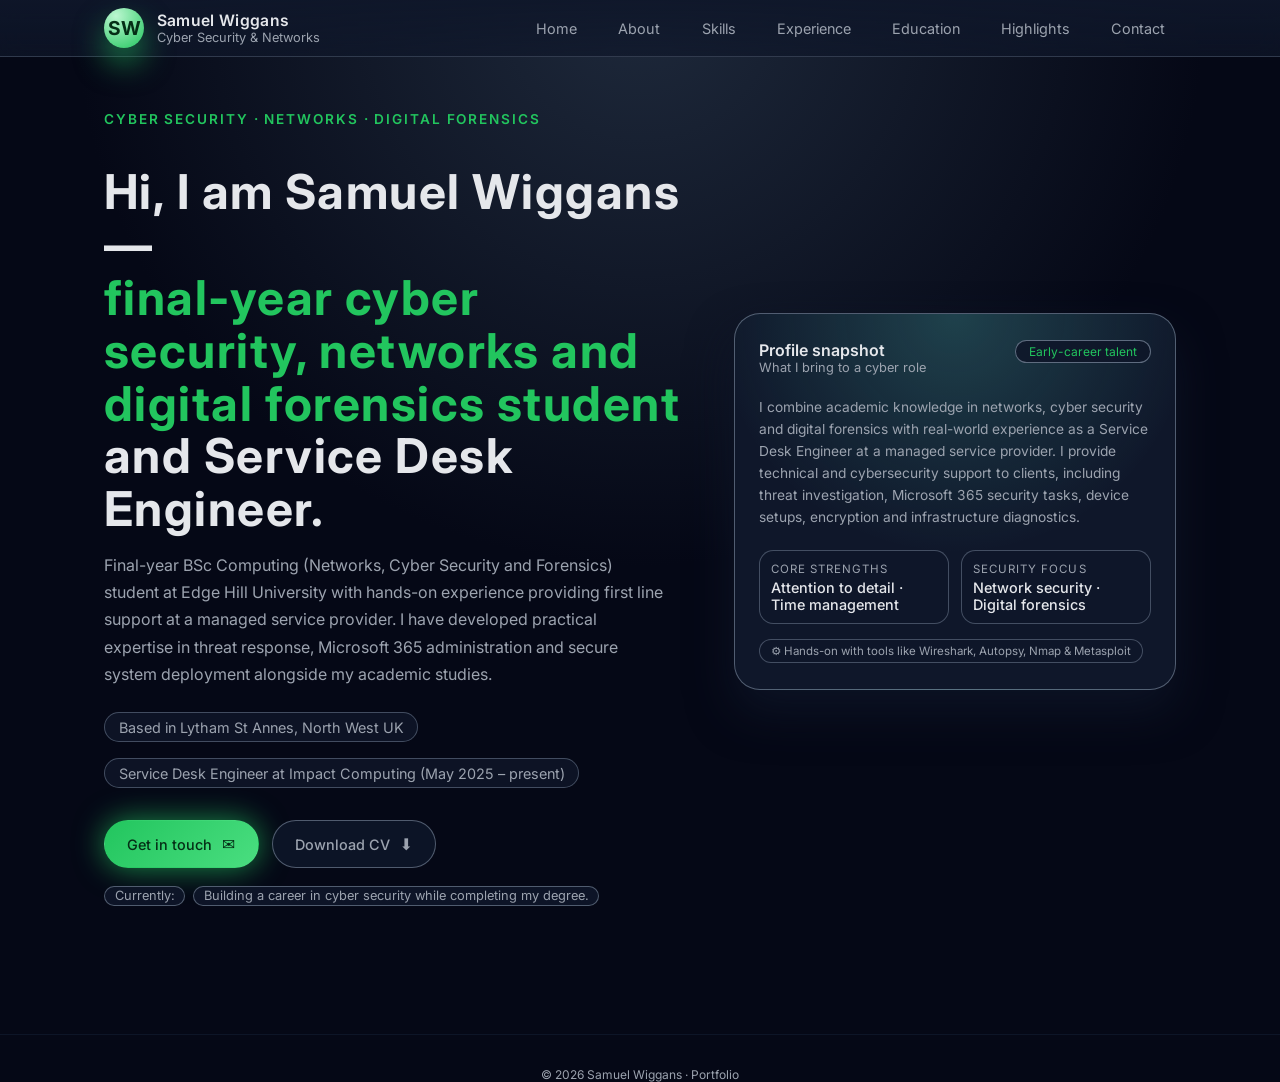
==== commit 9a9626f4: "Get in touch button backlight fix" ====
--- a/index.html
+++ b/index.html
@@ -216,7 +216,8 @@
     .btn-primary {
       background: linear-gradient(135deg, var(--accent), #4ade80);
       color: #052e16;
-      box-shadow: 0 18px 40px rgba(34, 197, 94, 0.7);
+      /* single, centred glow */
+      box-shadow: 0 0 30px rgba(34, 197, 94, 0.7);
     }
 
     .btn-primary:hover {
@@ -781,7 +782,7 @@
           <div class="meta-pill">Service Desk Engineer at Impact Computing (May 2025 &ndash; present)</div>
         </div>
         <div class="hero-actions">
-          <a class="btn btn-primary" href="#contact.html">
+          <a class="btn btn-primary" href="contact.html">
             Get in touch
             <span class="btn-icon">✉️</span>
           </a>
